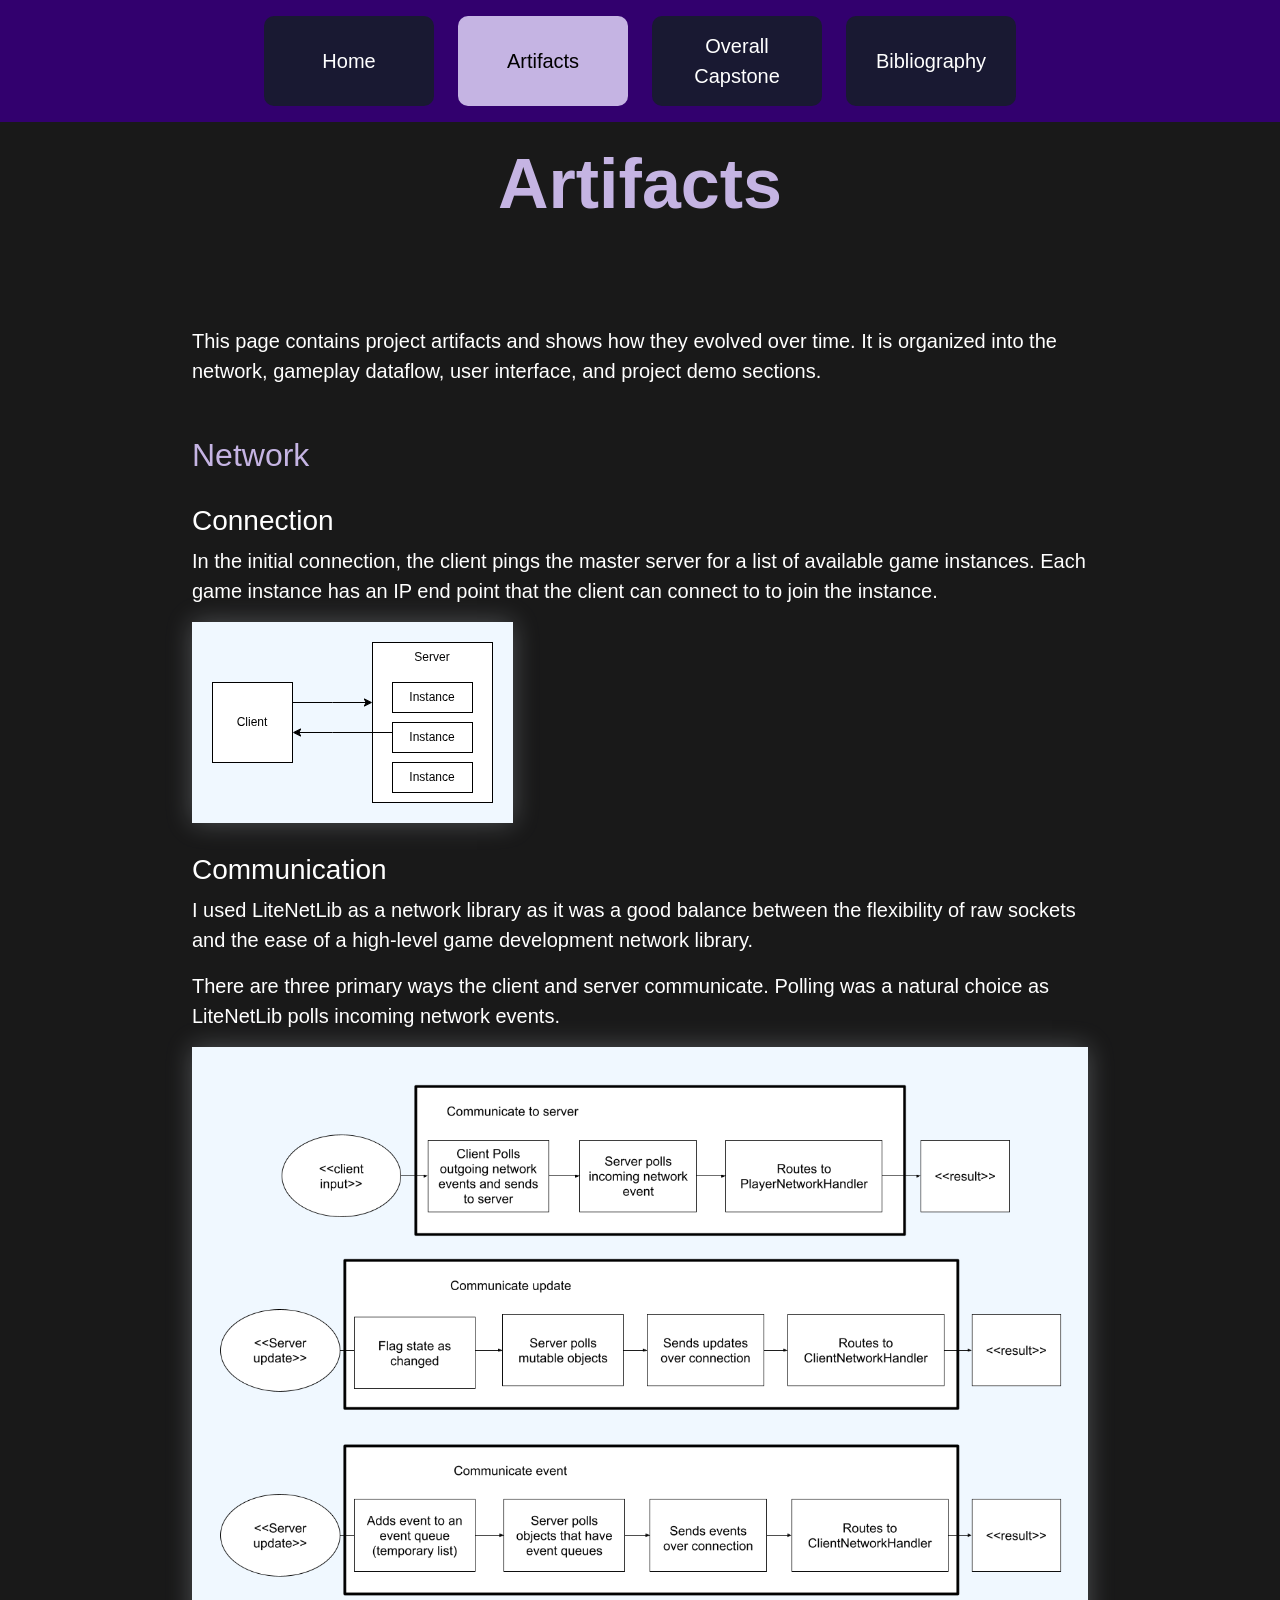
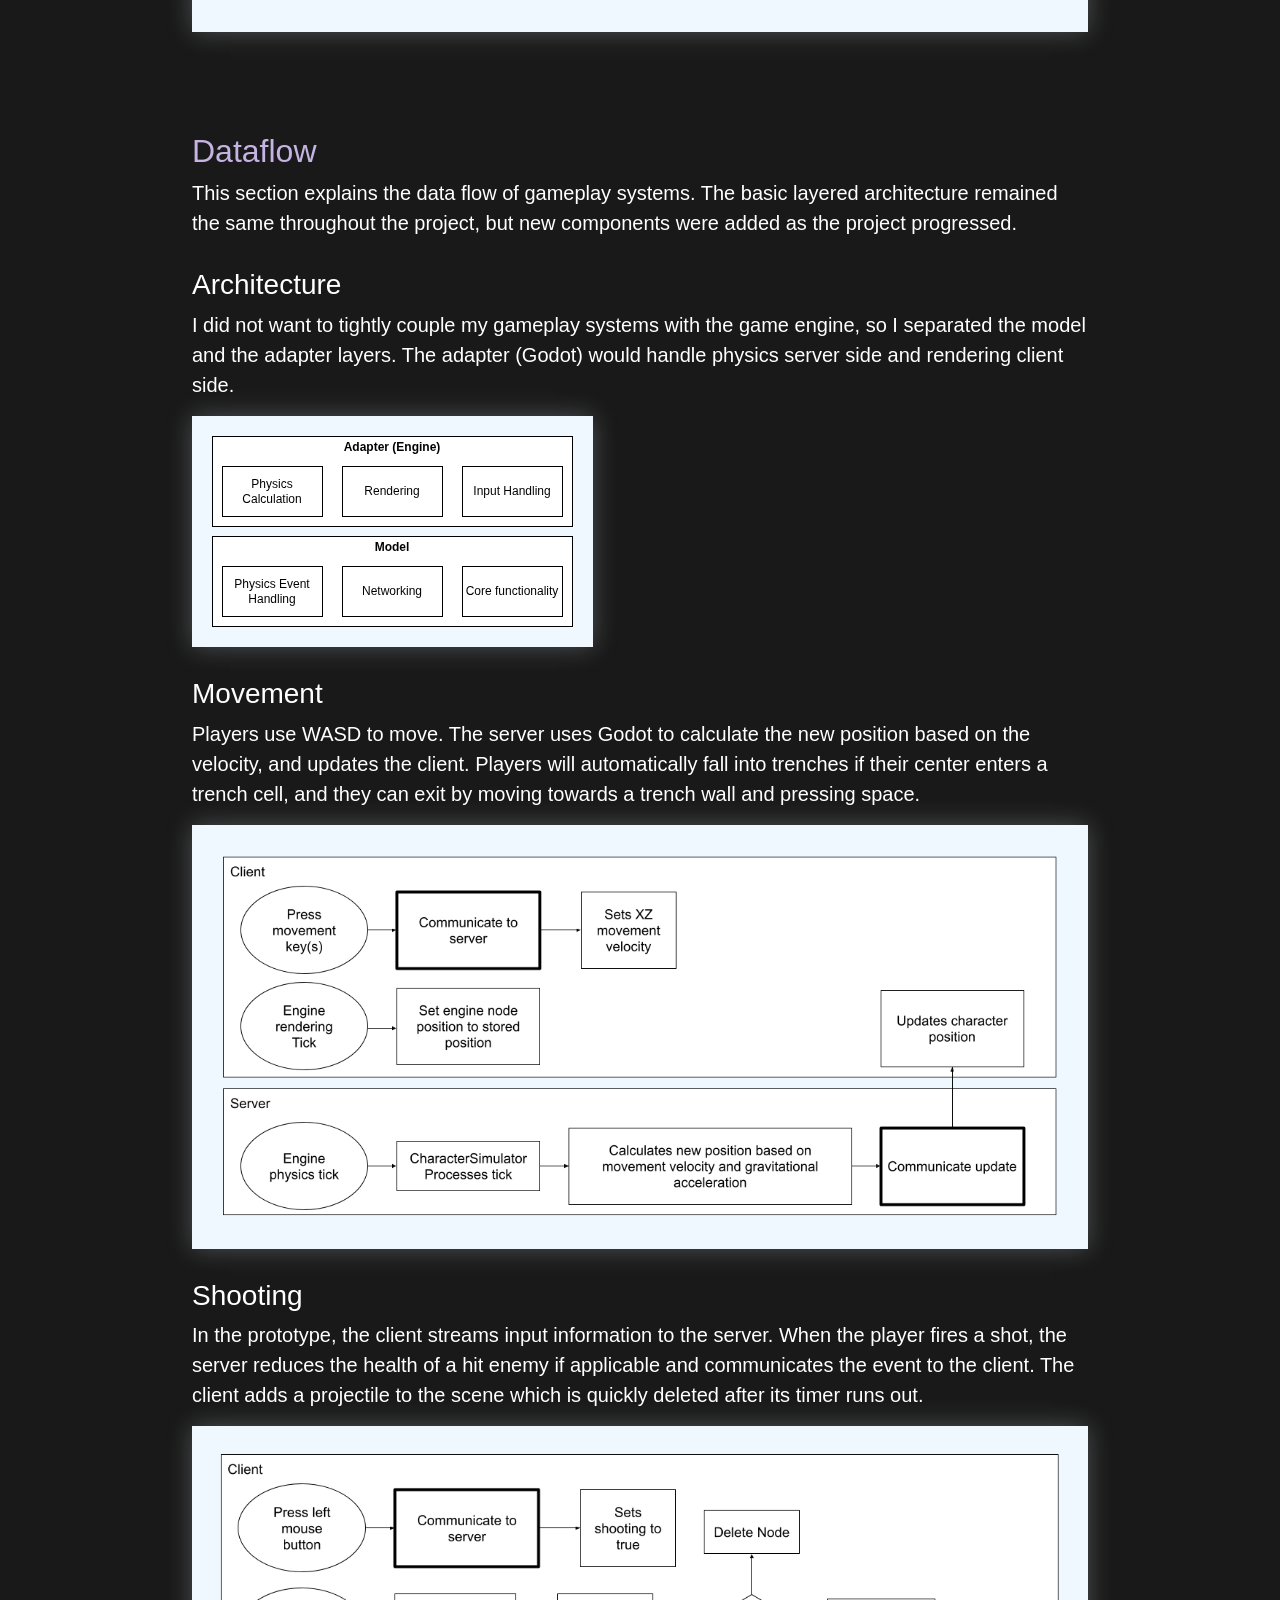
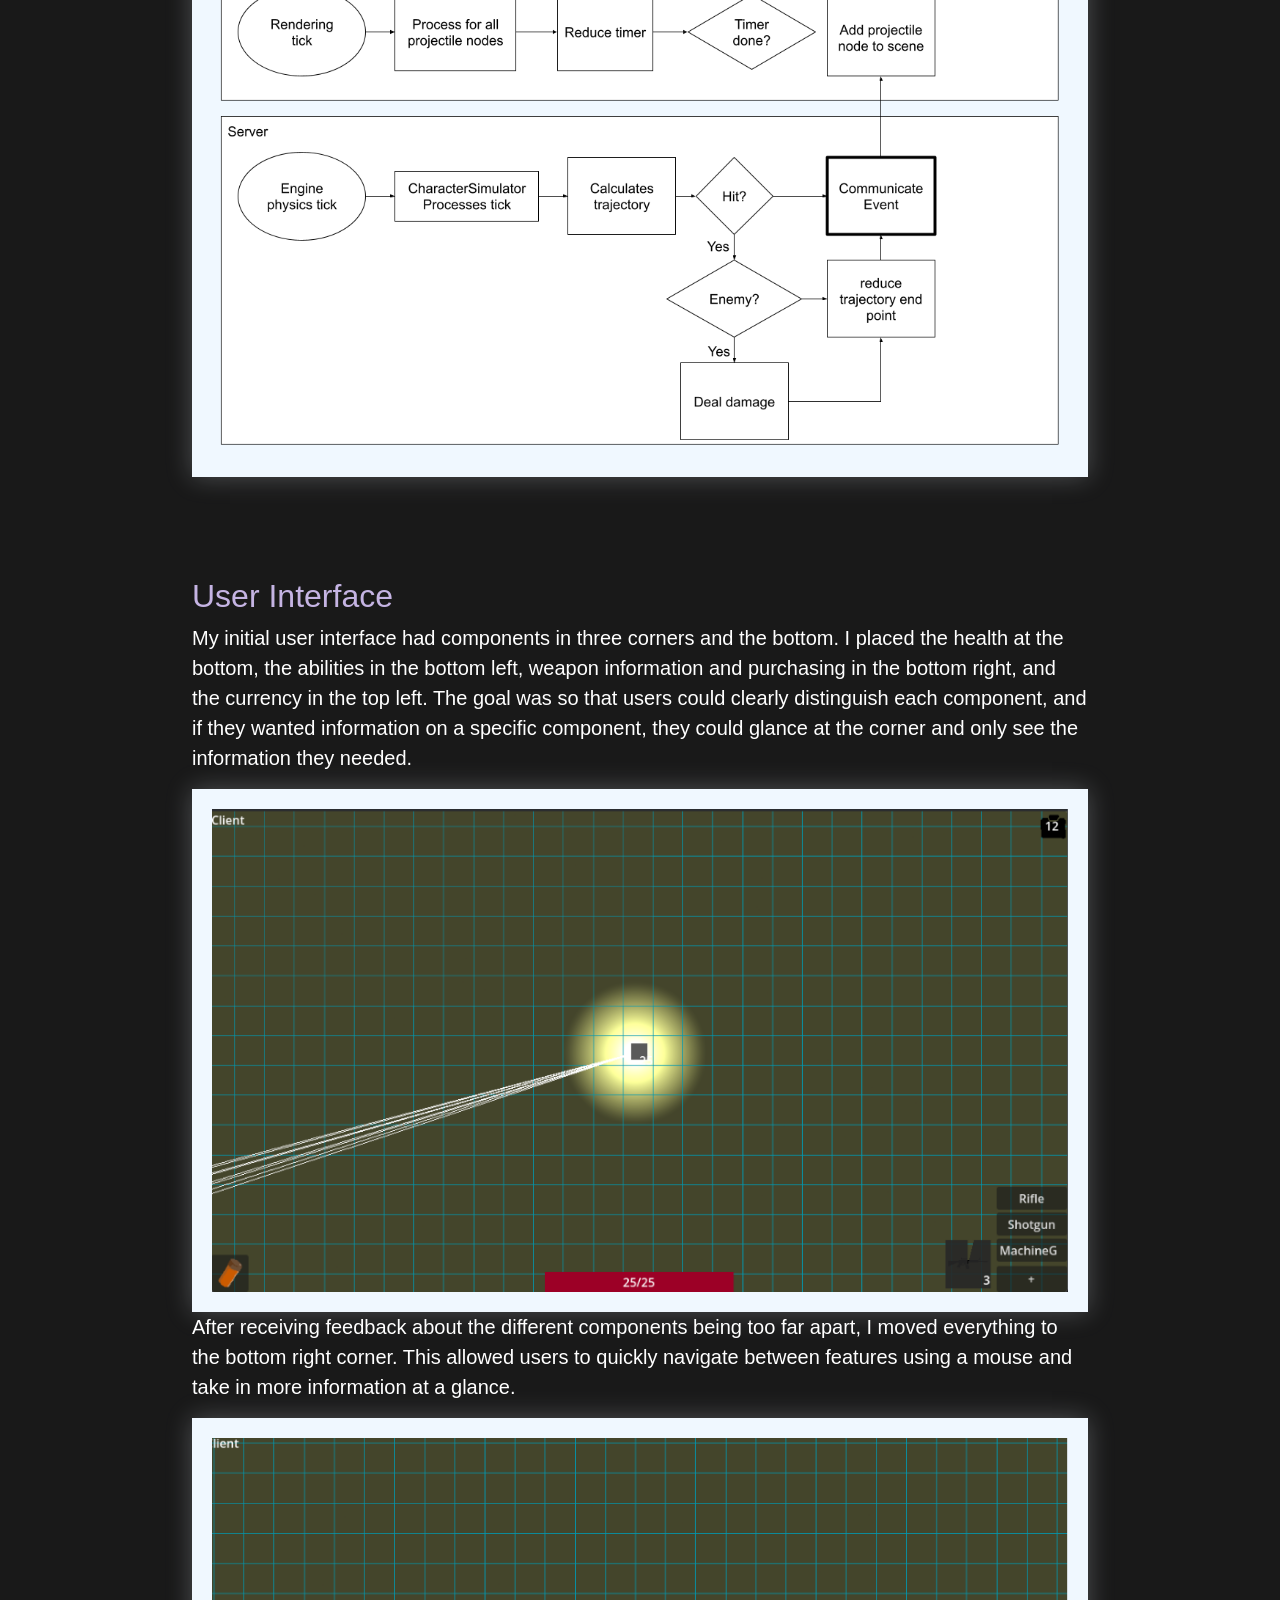
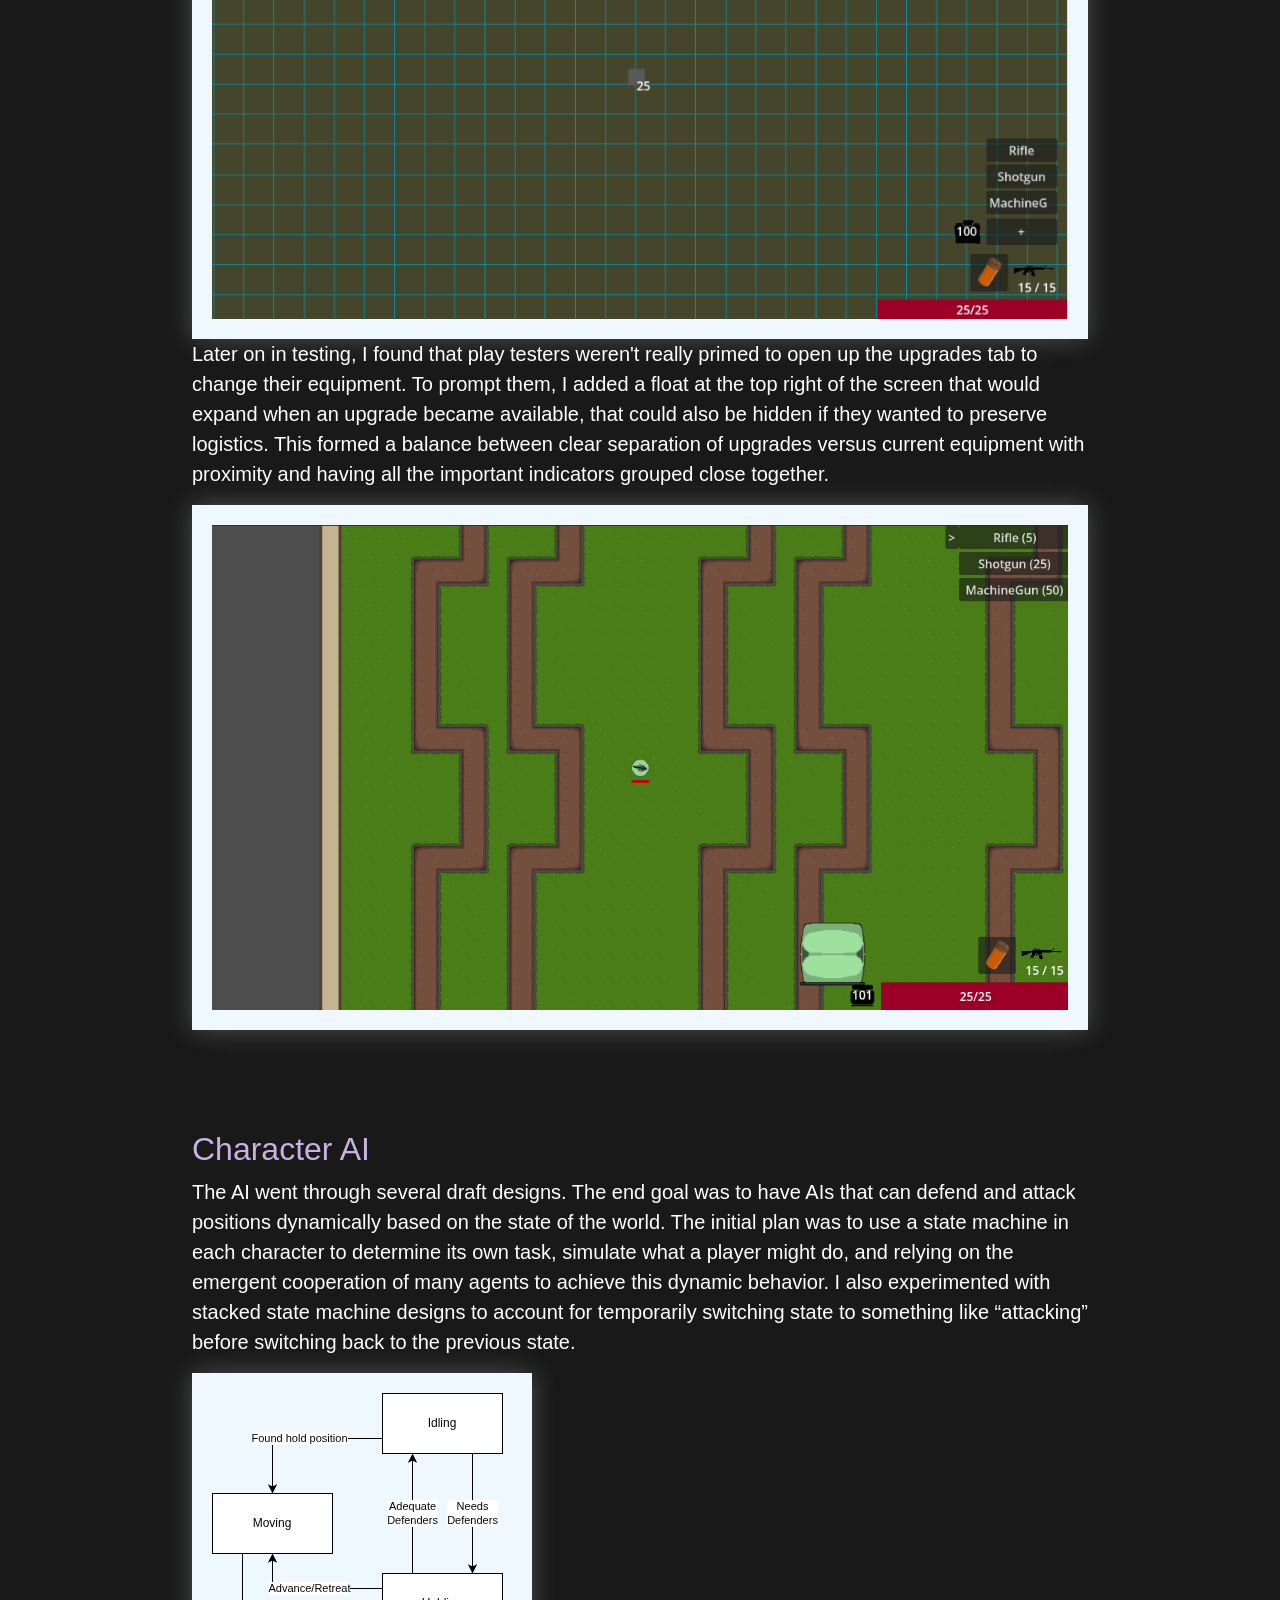
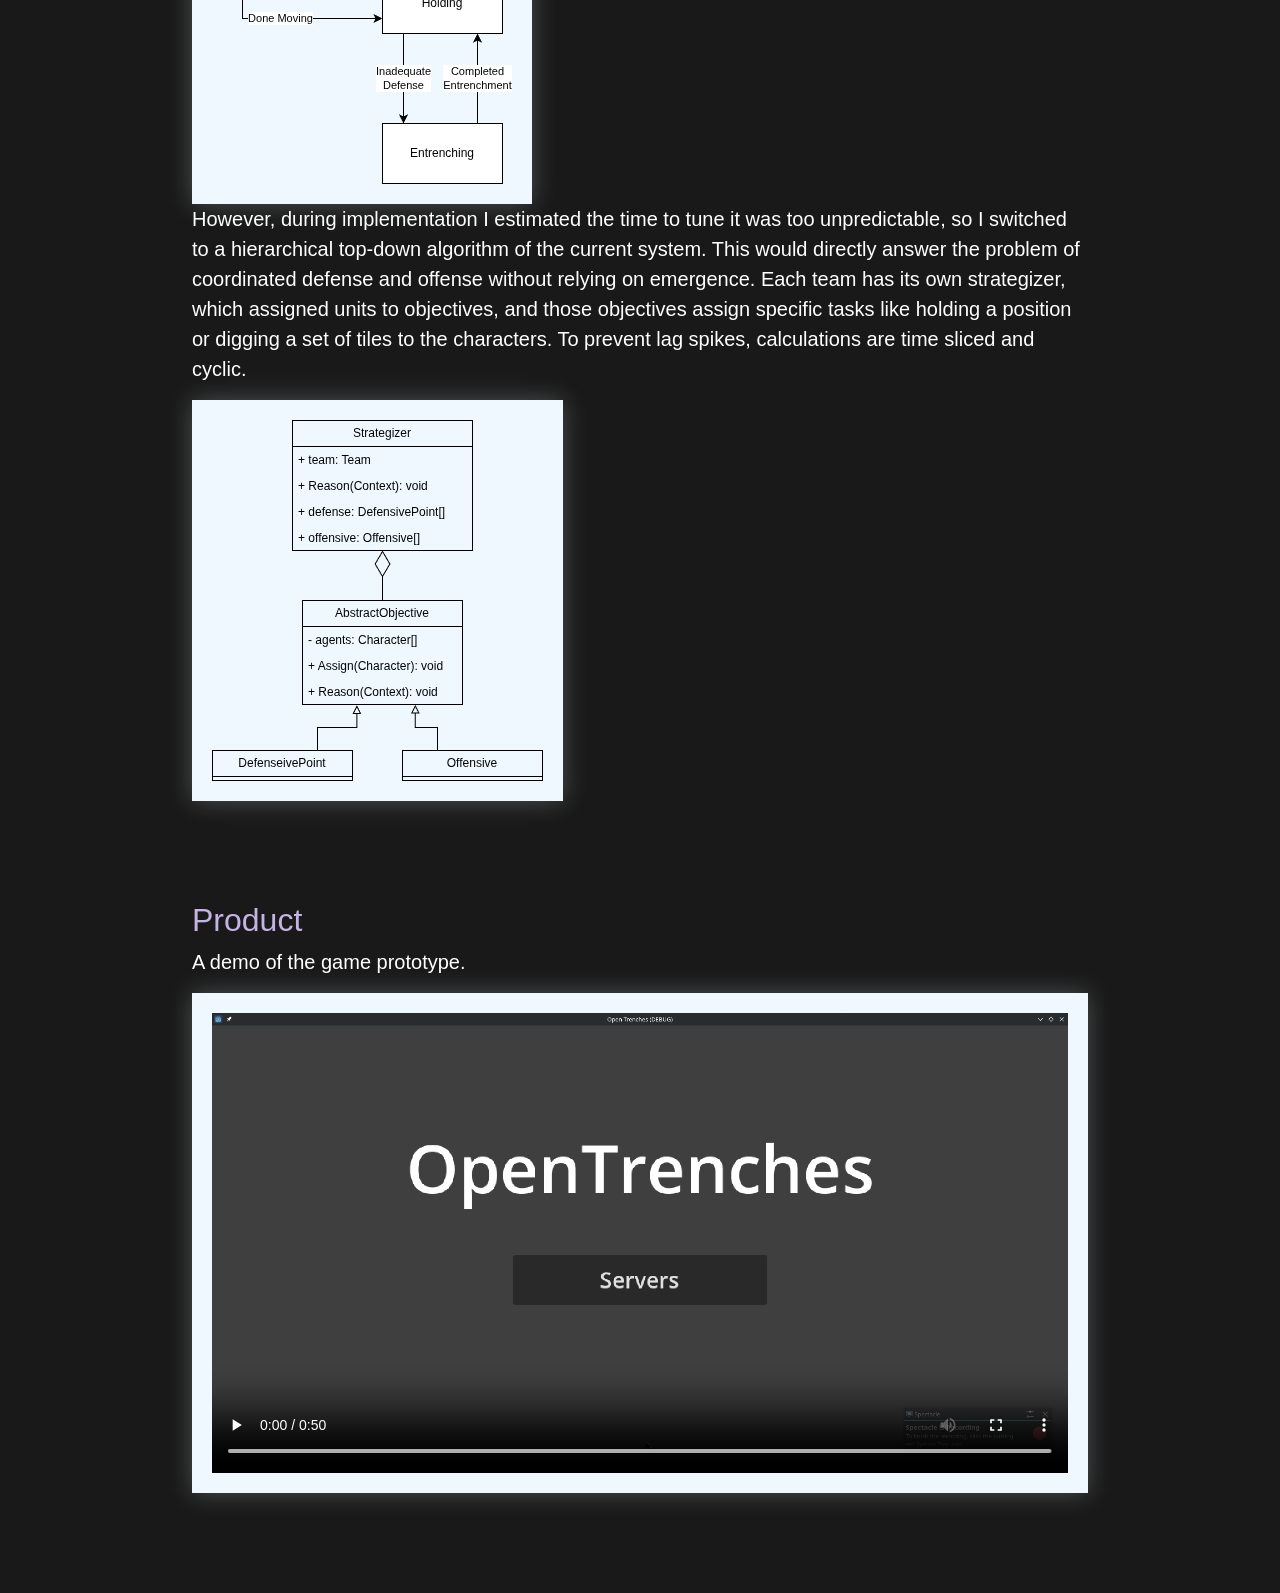
==== artifacts.html @ 1b6dc90c "Refactor experience to artifacts" ====
<!DOCTYPE html>
<html lang="en">
    <head>
        <meta charset="UTF-8">
        <link href="https://cdn.jsdelivr.net/npm/bootstrap@5.3.8/dist/css/bootstrap.min.css" rel="stylesheet" integrity="sha384-sRIl4kxILFvY47J16cr9ZwB07vP4J8+LH7qKQnuqkuIAvNWLzeN8tE5YBujZqJLB" crossorigin="anonymous">
        <link rel="stylesheet" href="styles.css">
    </head>
    <header>
        <div class="d-flex gap-4 flex-row justify-content-center p-3 flex-wrap">
            <button onclick="window.location.href='index.html';">
                Home
            </button>
            <button onclick="window.location.href='artifacts.html';" disabled>
                Artifacts
            </button>
            <button onclick="window.location.href='overall-capstone.html';">
                Overall Capstone
            </button>
            <button onclick="window.location.href='bibliography.html';">
                Bibliography    
            </button>
        </div>
    </header>
    <body>
        <h1 class="section-title">Artifacts</h1>
        <section>
            <p>This page contains project artifacts and shows how they evolved over time. It is organized into the network, gameplay dataflow, user interface, and project demo sections.</p>
            <h2>Network</h2>
            <h3>Connection</h3>
            <p>
                In the initial connection, the client pings the master server for a list of available game instances. Each game instance has an IP end point that the client can connect to to join the instance.
            </p>
            <img src="res/ClientServer.png">
            <h3>Communication</h3>
            <p>
                I used LiteNetLib as a network library as it was a good balance between the flexibility of raw sockets and the ease of a high-level game development network library.
            </p>
            <p>
                There are three primary ways the client and server communicate. Polling was a natural choice as LiteNetLib polls incoming network events. 
            </p>
            <img src="res/Communication.png">
        </section>
        <section>
            <h2>Dataflow</h2>
            <p>
                This section explains the data flow of gameplay systems. The basic layered architecture remained the same throughout the project, but new components were added as the project progressed.
            </p>
            <h3>Architecture</h3>
            <p>
                I did not want to tightly couple my gameplay systems with the game engine, so I separated the model and the adapter layers. The adapter (Godot) would handle physics server side and rendering client side.
            </p>
            <img src="res/Architecture.png">
            <h3>Movement</h3>
            <p>
                Players use WASD to move. The server uses Godot to calculate the new position based on the velocity, and updates the client. Players will automatically fall into trenches if their center enters a trench cell, and they can exit by moving towards a trench wall and pressing space.
            </p>
            <img src="res/Movement.png">
            <h3>Shooting</h3>
            <p>
                In the prototype, the client streams input information to the server. When the player fires a shot, the server reduces the health of a hit enemy if applicable and communicates the event to the client. The client adds a projectile to the scene which is quickly deleted after its timer runs out.
            </p>
            <img src="res/Shooting.png">
        </section>
        <section>
            <h2>User Interface</h2>
            <p>
                My initial user interface had components in three corners and the bottom. I placed the health at the bottom, the abilities in the bottom left, weapon information and purchasing in the bottom right, and the currency in the top left. The goal was so that users could clearly distinguish each component, and if they wanted information on a specific component, they could glance at the corner and only see the information they needed.
            </p>
            <img src="res/UiFirst.png">
            <p>
                After receiving feedback about the different components being too far apart, I moved everything to the bottom right corner. This allowed users to quickly navigate between features using a mouse and take in more information at a glance.
            </p>
            <img src="res/UISecond.png">
            <p>
                Later on in testing, I found that play testers weren't really primed to open up the upgrades tab to change their equipment. To prompt them, I added a float at the top right of the screen that would expand when an upgrade became available, that could also be hidden if they wanted to preserve logistics. This formed a balance between clear separation of upgrades versus current equipment with proximity and having all the important indicators grouped close together.
            </p>
            <img src="res/UIThird.png">
        </section>
        <section>
            <h2>Character AI</h2>
            <p>
                The AI went through several draft designs. The end goal was to have AIs that can defend and attack positions dynamically based on the state of the world. The initial plan was to use a state machine in each character to determine its own task, simulate what a player might do, and relying on the emergent cooperation of many agents to achieve this dynamic behavior. I also experimented with stacked state machine designs to account for temporarily switching state to something like “attacking” before switching back to the previous state.
            </p>
            <img src="res/AIInitial.png">
            <p>
                However, during implementation I estimated the time to tune it was too unpredictable, so I switched to a hierarchical top-down algorithm of the current system. This would directly answer the problem of coordinated defense and offense without relying on emergence. Each team has its own strategizer, which assigned units to objectives, and those objectives assign specific tasks like holding a position or digging a set of tiles to the characters. To prevent lag spikes, calculations are time sliced and cyclic.
            </p>
            <img src="res/AIFinal.png">
        </section>
        <section>
            <h2>Product</h2>
            <p>
                A demo of the game prototype.
            </p>
            <video src="res/Prototype2.mp4" controls></video>
        </section>
    </body>
</html>
---- styles.css ----
* {
    font-family:'Segoe UI', Tahoma, Geneva, Verdana, sans-serif;
}
body {
    background-color: rgb(25, 25, 25);
}
.headerbg, .title-bg {
    background-color: rgb(50, 0, 110);
}

.title-banner {
    padding: 80px 20px;
}

.title-line{
    color: white;
    font-size: clamp(52px, 12vw, 100px);
    font-weight: 900;
    margin: 50px 20px;
}
.section-title {
    color: #c5b4e3;
    font-size: 70px;
    font-weight: 600;
    margin: 20px;
    text-align: center;
}

.desc {
    color: white;
    font-size: 20px;
    width: min(100%, 800px);
    margin: 40px;
    text-align: center;
}

button {
    color: white;
    font-size: 20px;

    padding: 15px;
    width: 170px;
    background-color: rgb(25, 25, 50);
    border: none;
    border-radius: 10px;
}
button:disabled {
    color: black;
    background-color: #c5b4e3;
}


header {
    background-color: rgb(50, 0, 110);
}

section {
    color: white;
    width: clamp(350px, 70vw, 1300px);
    font-size: 20px;
    margin-left: auto;
    margin-right: auto;
}


section {
    margin-top: 100px;
    margin-bottom: 100px;
}
section > h2 {
    color: #c5b4e3;
    margin-top: 50px;
}
section > h3 {
    margin-top: 30px;
}

img,
video {
    background-color: aliceblue;
    padding: 20px;
    display: block;
    box-sizing: border-box;
    max-width: 100%;
    box-shadow: 0 0 24px rgba(240, 248, 255, 0.25);
}
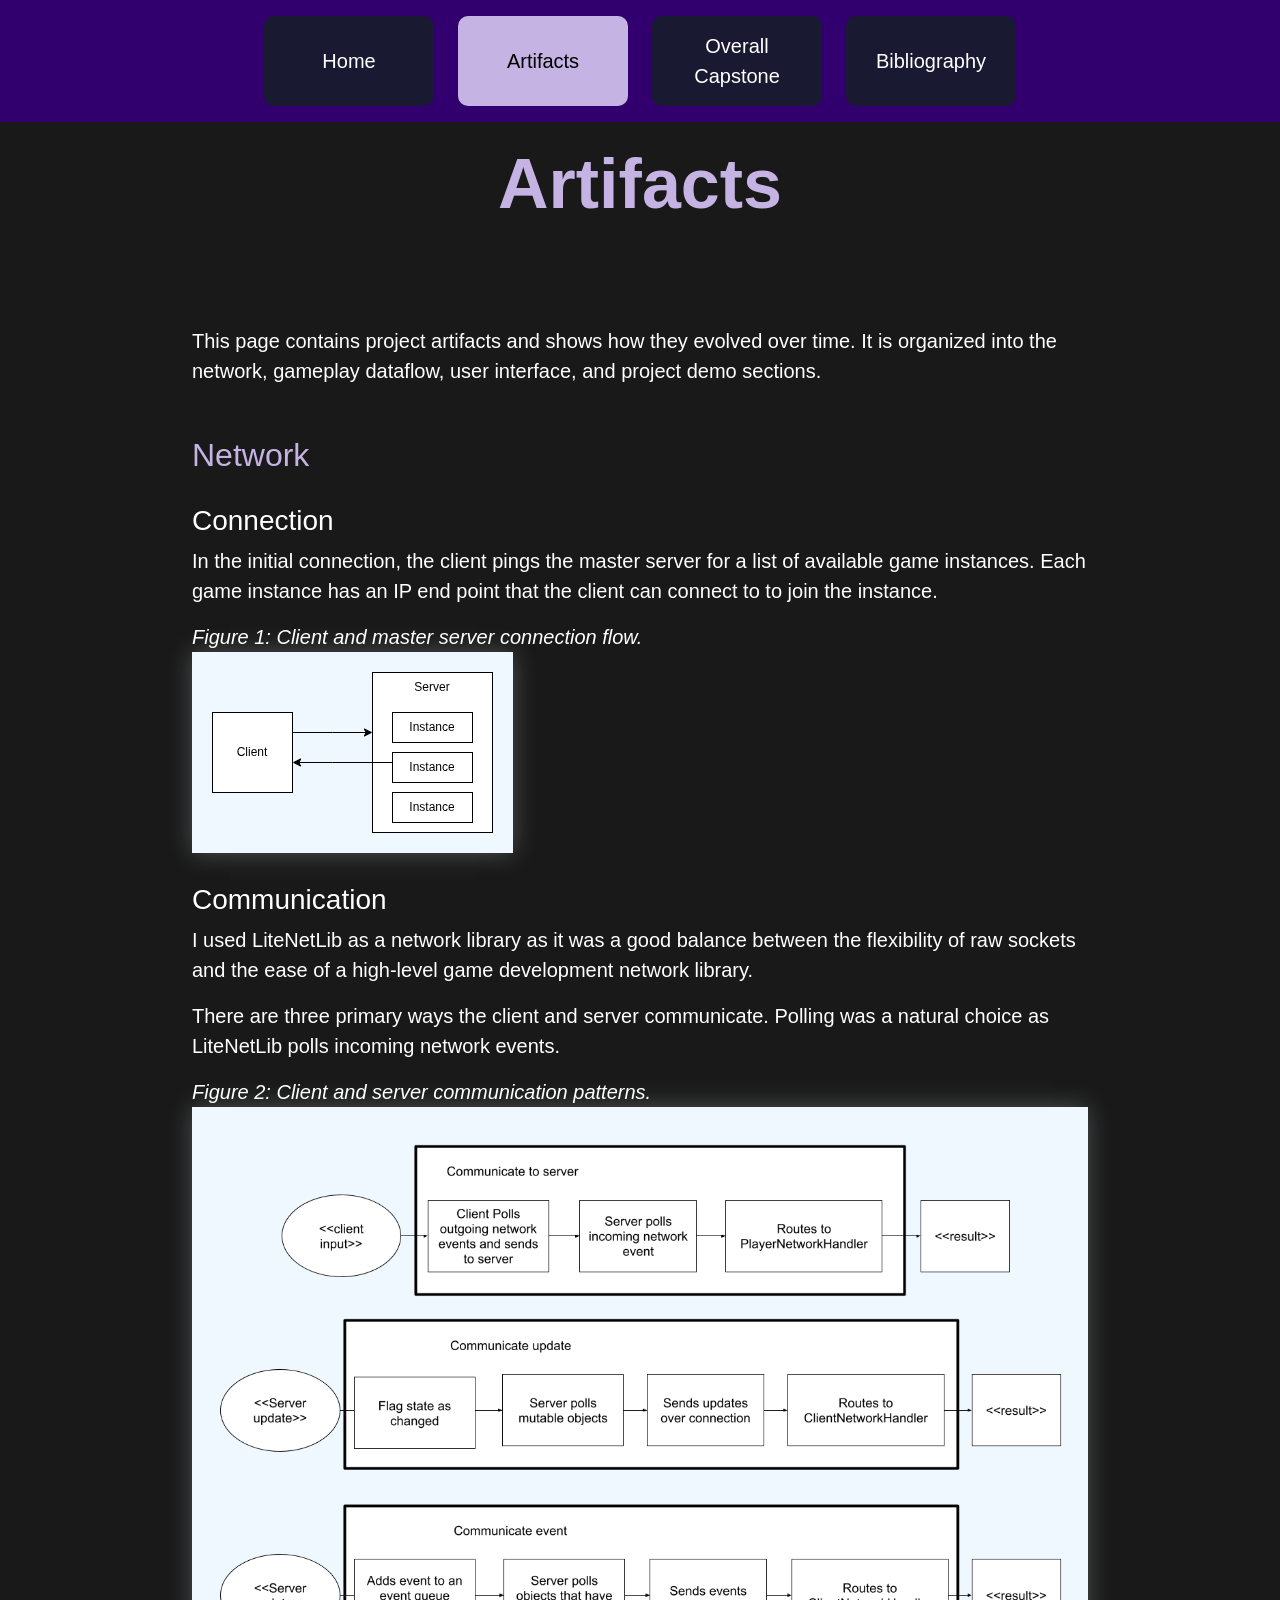
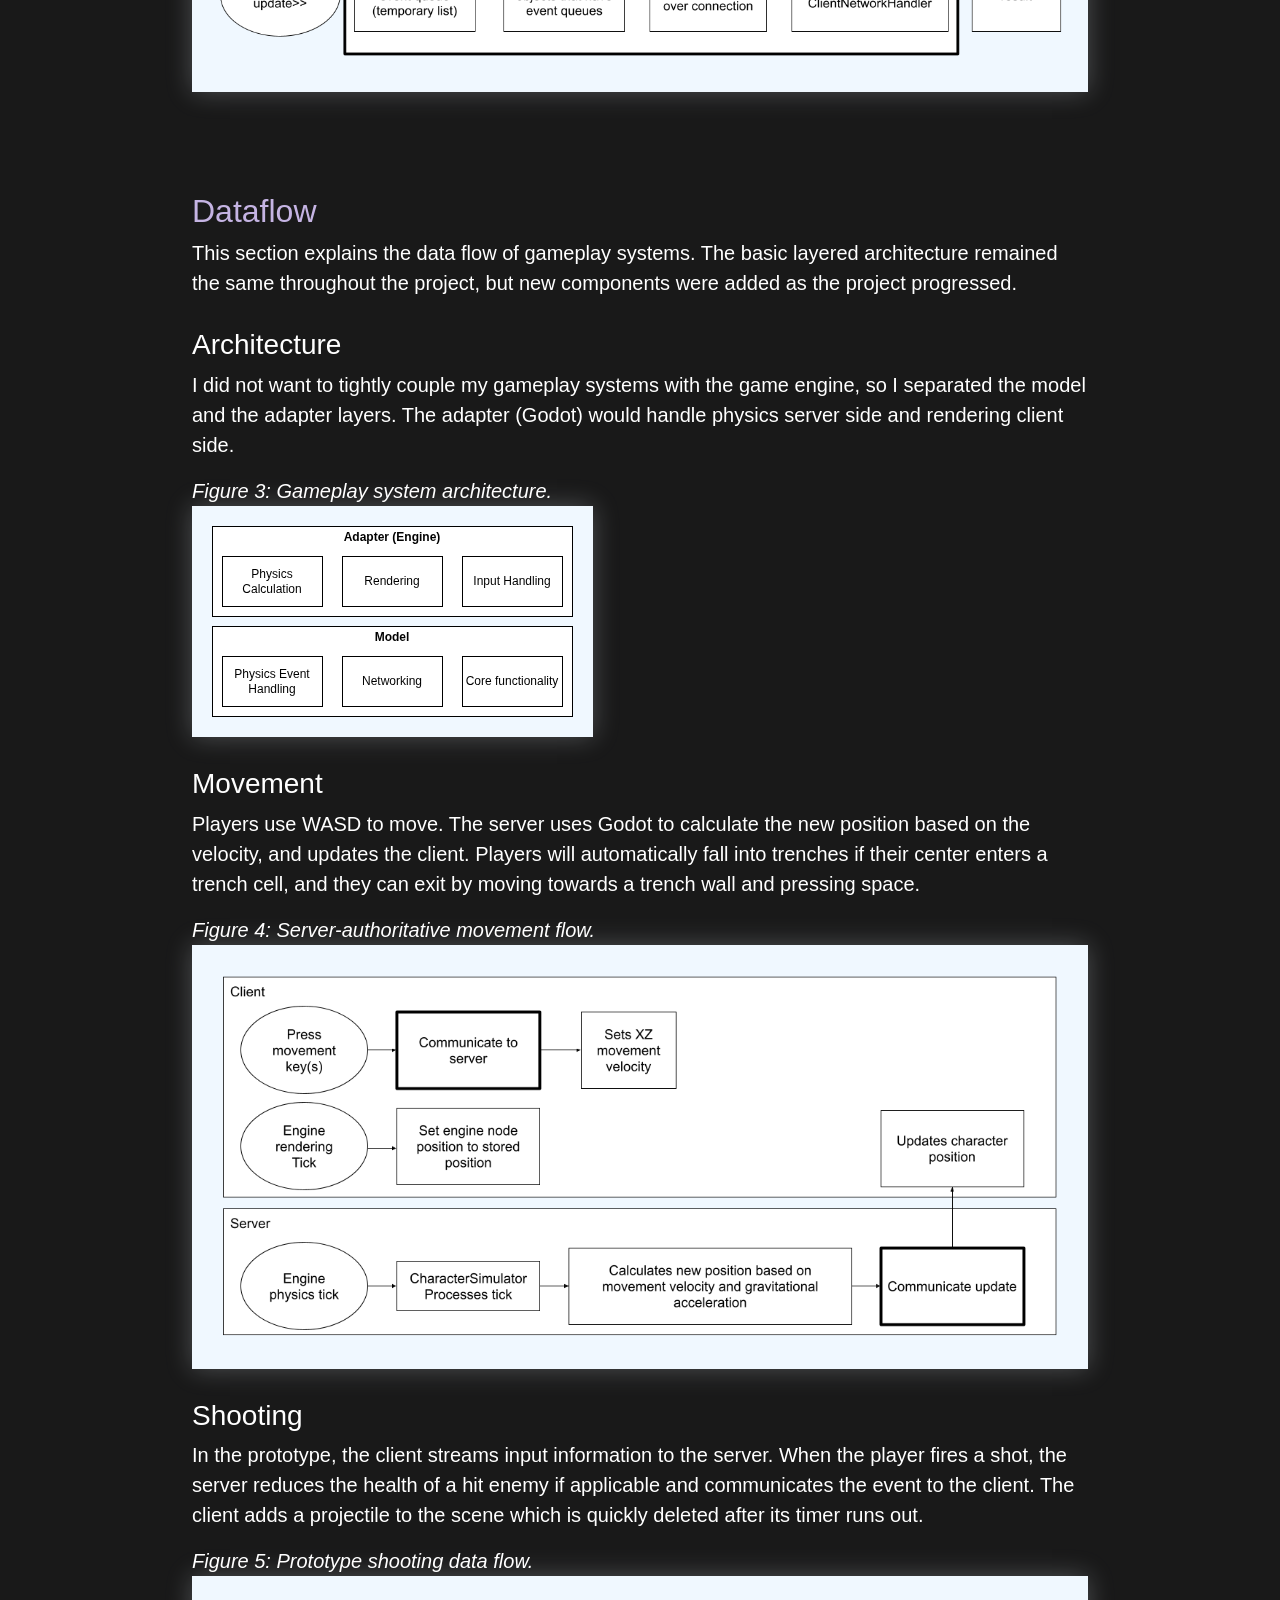
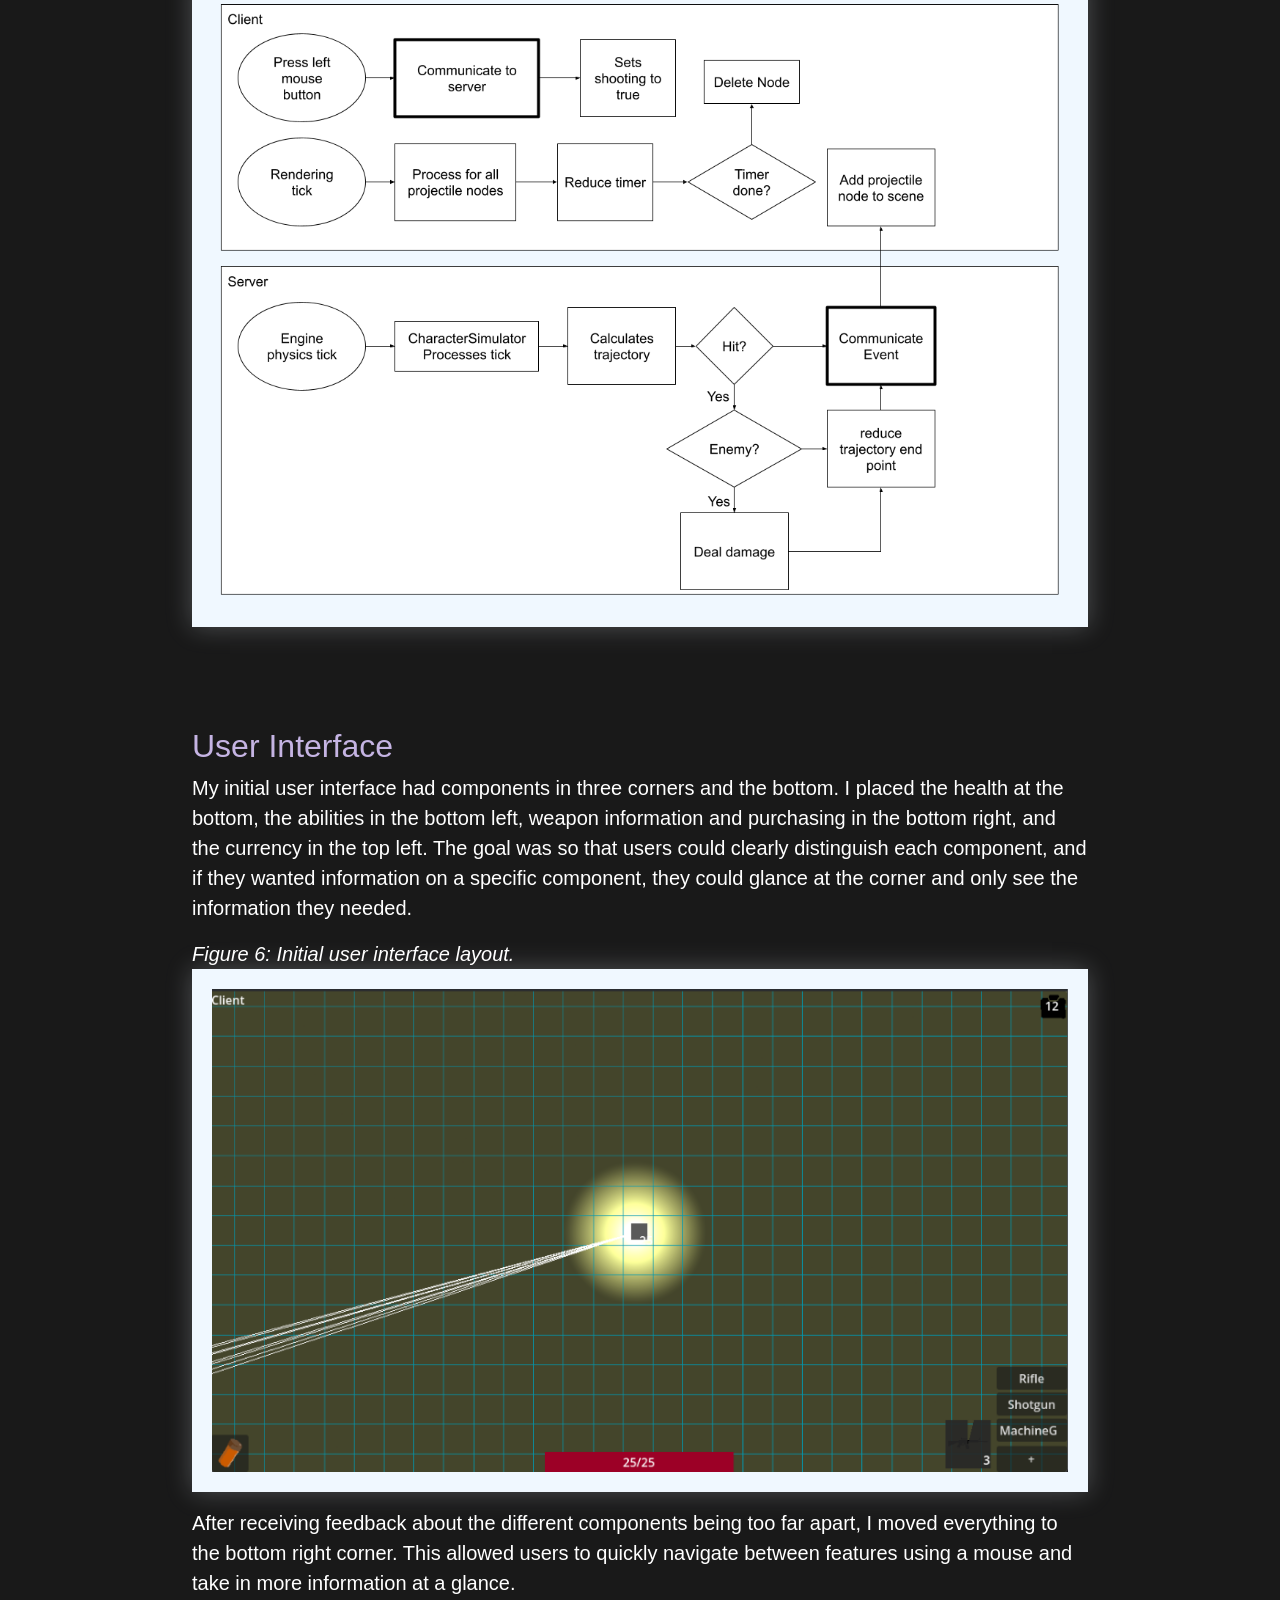
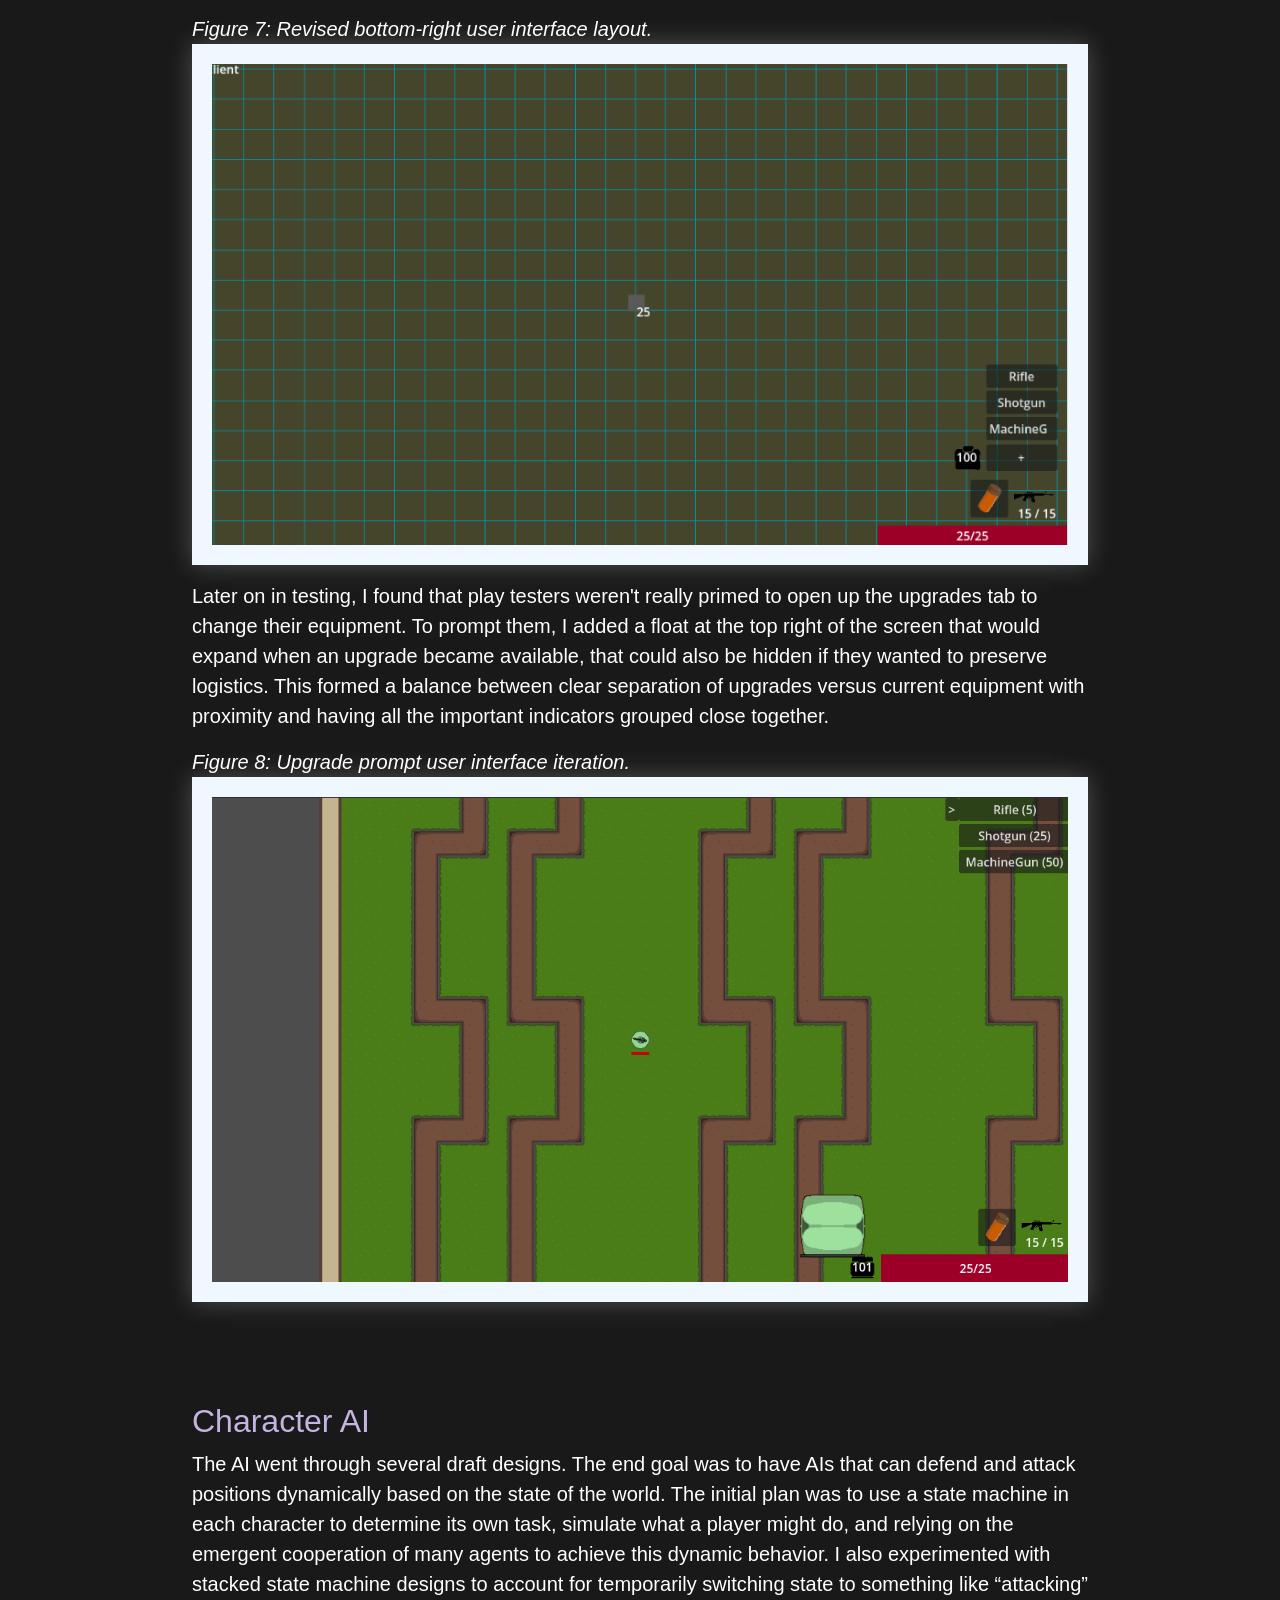
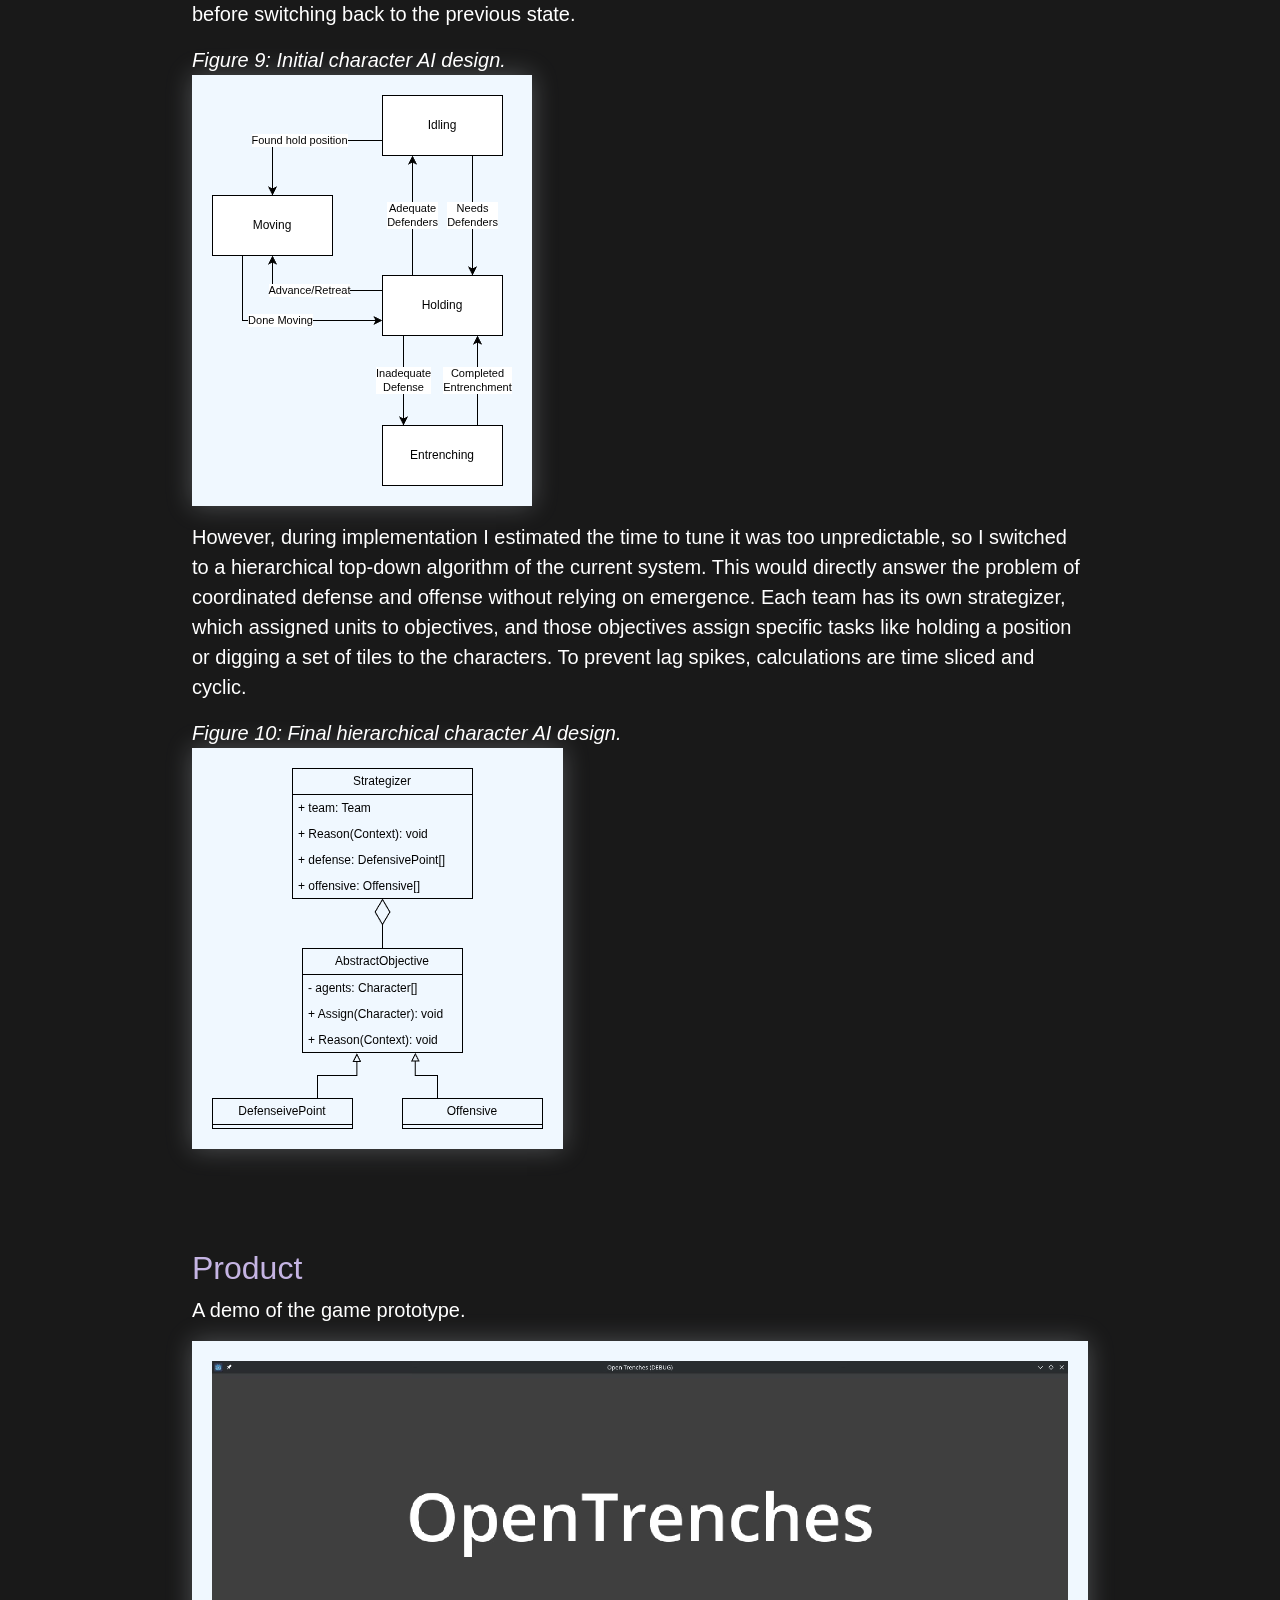
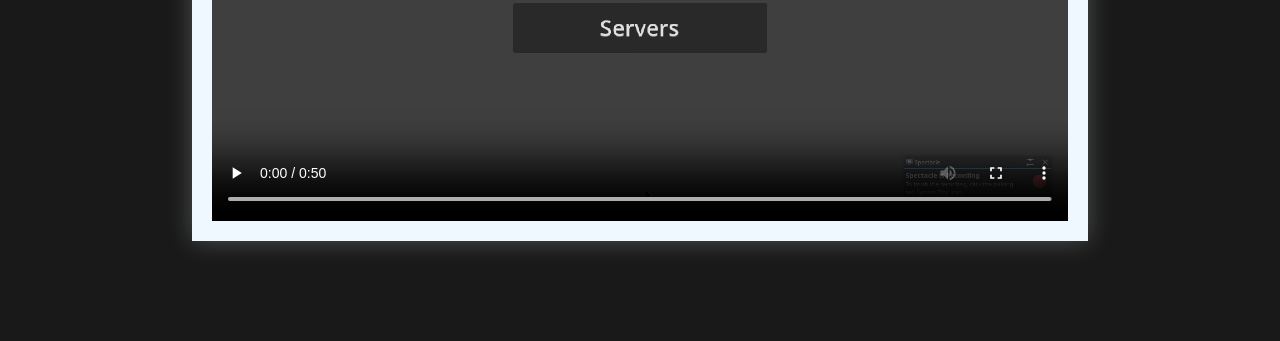
==== commit d54b6cb0: "Figures notes" ====
--- a/artifacts.html
+++ b/artifacts.html
@@ -30,7 +30,10 @@
             <p>
                 In the initial connection, the client pings the master server for a list of available game instances. Each game instance has an IP end point that the client can connect to to join the instance.
             </p>
-            <img src="res/ClientServer.png">
+            <figure>
+                <figcaption><em>Figure 1: Client and master server connection flow.</em></figcaption>
+                <img src="res/ClientServer.png">
+            </figure>
             <h3>Communication</h3>
             <p>
                 I used LiteNetLib as a network library as it was a good balance between the flexibility of raw sockets and the ease of a high-level game development network library.
@@ -38,7 +41,10 @@
             <p>
                 There are three primary ways the client and server communicate. Polling was a natural choice as LiteNetLib polls incoming network events. 
             </p>
-            <img src="res/Communication.png">
+            <figure>
+                <figcaption><em>Figure 2: Client and server communication patterns.</em></figcaption>
+                <img src="res/Communication.png">
+            </figure>
         </section>
         <section>
             <h2>Dataflow</h2>
@@ -49,43 +55,67 @@
             <p>
                 I did not want to tightly couple my gameplay systems with the game engine, so I separated the model and the adapter layers. The adapter (Godot) would handle physics server side and rendering client side.
             </p>
-            <img src="res/Architecture.png">
+            <figure>
+                <figcaption><em>Figure 3: Gameplay system architecture.</em></figcaption>
+                <img src="res/Architecture.png">
+            </figure>
             <h3>Movement</h3>
             <p>
                 Players use WASD to move. The server uses Godot to calculate the new position based on the velocity, and updates the client. Players will automatically fall into trenches if their center enters a trench cell, and they can exit by moving towards a trench wall and pressing space.
             </p>
-            <img src="res/Movement.png">
+            <figure>
+                <figcaption><em>Figure 4: Server-authoritative movement flow.</em></figcaption>
+                <img src="res/Movement.png">
+            </figure>
             <h3>Shooting</h3>
             <p>
                 In the prototype, the client streams input information to the server. When the player fires a shot, the server reduces the health of a hit enemy if applicable and communicates the event to the client. The client adds a projectile to the scene which is quickly deleted after its timer runs out.
             </p>
-            <img src="res/Shooting.png">
+            <figure>
+                <figcaption><em>Figure 5: Prototype shooting data flow.</em></figcaption>
+                <img src="res/Shooting.png">
+            </figure>
         </section>
         <section>
             <h2>User Interface</h2>
             <p>
                 My initial user interface had components in three corners and the bottom. I placed the health at the bottom, the abilities in the bottom left, weapon information and purchasing in the bottom right, and the currency in the top left. The goal was so that users could clearly distinguish each component, and if they wanted information on a specific component, they could glance at the corner and only see the information they needed.
             </p>
-            <img src="res/UiFirst.png">
+            <figure>
+                <figcaption><em>Figure 6: Initial user interface layout.</em></figcaption>
+                <img src="res/UiFirst.png">
+            </figure>
             <p>
                 After receiving feedback about the different components being too far apart, I moved everything to the bottom right corner. This allowed users to quickly navigate between features using a mouse and take in more information at a glance.
             </p>
-            <img src="res/UISecond.png">
+            <figure>
+                <figcaption><em>Figure 7: Revised bottom-right user interface layout.</em></figcaption>
+                <img src="res/UISecond.png">
+            </figure>
             <p>
                 Later on in testing, I found that play testers weren't really primed to open up the upgrades tab to change their equipment. To prompt them, I added a float at the top right of the screen that would expand when an upgrade became available, that could also be hidden if they wanted to preserve logistics. This formed a balance between clear separation of upgrades versus current equipment with proximity and having all the important indicators grouped close together.
             </p>
-            <img src="res/UIThird.png">
+            <figure>
+                <figcaption><em>Figure 8: Upgrade prompt user interface iteration.</em></figcaption>
+                <img src="res/UIThird.png">
+            </figure>
         </section>
         <section>
             <h2>Character AI</h2>
             <p>
                 The AI went through several draft designs. The end goal was to have AIs that can defend and attack positions dynamically based on the state of the world. The initial plan was to use a state machine in each character to determine its own task, simulate what a player might do, and relying on the emergent cooperation of many agents to achieve this dynamic behavior. I also experimented with stacked state machine designs to account for temporarily switching state to something like “attacking” before switching back to the previous state.
             </p>
-            <img src="res/AIInitial.png">
+            <figure>
+                <figcaption><em>Figure 9: Initial character AI design.</em></figcaption>
+                <img src="res/AIInitial.png">
+            </figure>
             <p>
                 However, during implementation I estimated the time to tune it was too unpredictable, so I switched to a hierarchical top-down algorithm of the current system. This would directly answer the problem of coordinated defense and offense without relying on emergence. Each team has its own strategizer, which assigned units to objectives, and those objectives assign specific tasks like holding a position or digging a set of tiles to the characters. To prevent lag spikes, calculations are time sliced and cyclic.
             </p>
-            <img src="res/AIFinal.png">
+            <figure>
+                <figcaption><em>Figure 10: Final hierarchical character AI design.</em></figcaption>
+                <img src="res/AIFinal.png">
+            </figure>
         </section>
         <section>
             <h2>Product</h2>
